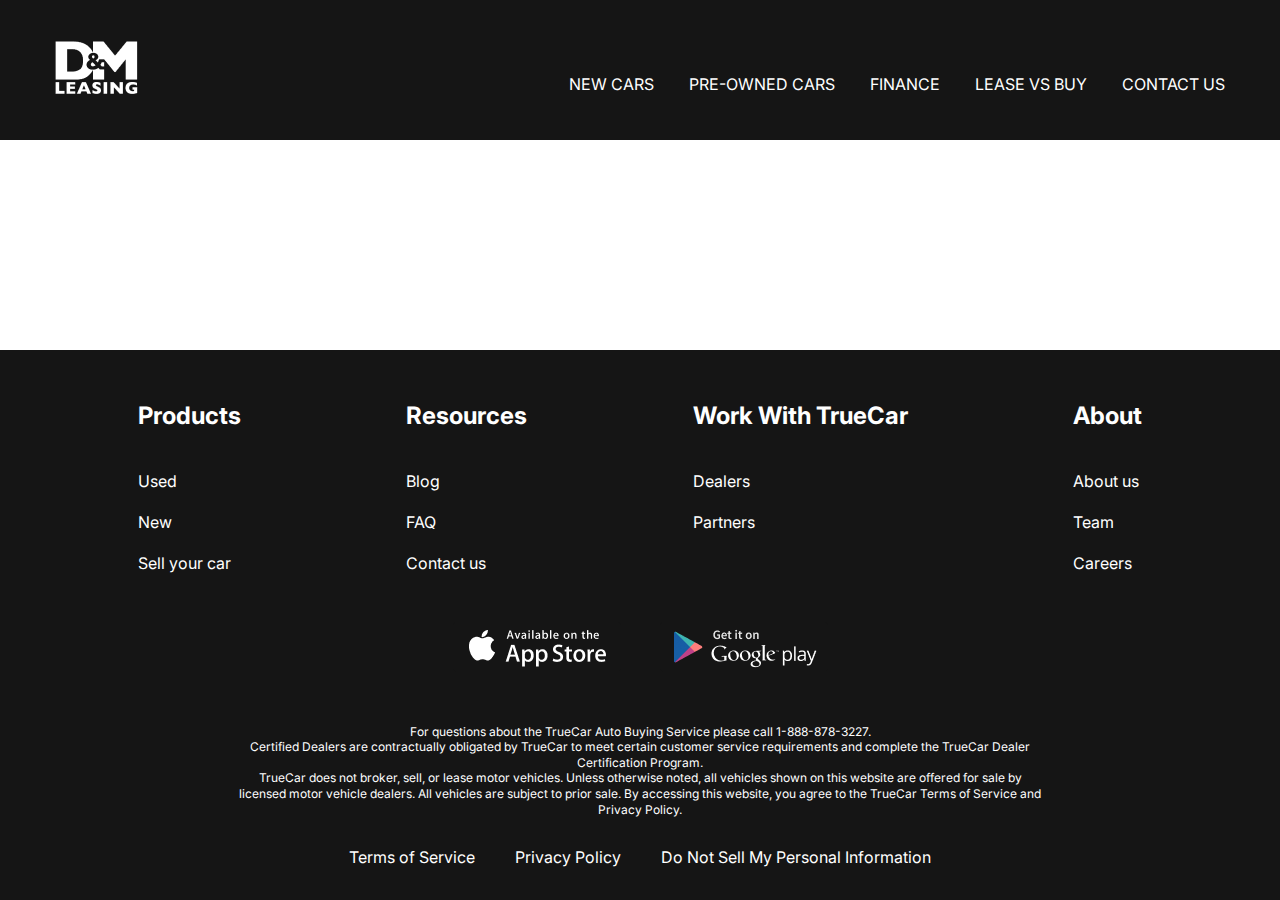
==== contacts.html @ cc5edca7 "Добавил проект" ====
<!DOCTYPE html>
<html lang="en">

<head>
	<meta charset="UTF-8" />
	<meta http-equiv="X-UA-Compatible" content="IE=edge" />
	<meta name="viewport" content="width=device-width, initial-scale=1.0" />
	<title>CARS</title>
	<link rel="stylesheet" href="./css/contacts.css" />
</head>

<body>
	<header class="header">
	<div class="container">
		<div class="header__inner">
			<a class="logo"><img src="./../img/icons/logo.png" alt="Logotipe"></a>
			<nav class="menu">
				<ul class="menu__list">
					<li class="menu__list-item"><a href="#" class="menu__list-link">NEW CARS</a></li>
					<li class="menu__list-item"><a href="#" class="menu__list-link">PRE-OWNED CARS</a></li>
					<li class="menu__list-item"><a href="#" class="menu__list-link">FINANCE</a></li>
					<li class="menu__list-item"><a href="#" class="menu__list-link">LEASE VS BUY</a></li>
					<li class="menu__list-item"><a href="./index.html" class="menu__list-link">CONTACT US</a></li>
				</ul>
			</nav>
		</div>
	</div>
</header>
	<footer class="footer">
	<div class="container">
		<nav class="footer__menu">
			<ul class="footer__menu-list">
				<li class="footer__menu-item">
					<p class="footer__menu-title">Products</p>
				</li>
				<li class="footer__menu-item">
					<a href="#" class="footer__menu-link">Used</a>
				</li>
				<li class="footer__menu-item">
					<a href="#" class="footer__menu-link">New</a>
				</li>
				<li class="footer__menu-item">
					<a href="#" class="footer__menu-link">Sell your car</a>
				</li>
			</ul>
			<ul class="footer__menu-list">
				<li class="footer__menu-item">
					<p class="footer__menu-title">Resources</p>
				</li>
				<li class="footer__menu-item">
					<a href="#" class="footer__menu-link">Blog</a>
				</li>
				<li class="footer__menu-item">
					<a href="#" class="footer__menu-link">FAQ</a>
				</li>
				<li class="footer__menu-item">
					<a href="#" class="footer__menu-link">Contact us</a>
				</li>
			</ul>
			<ul class="footer__menu-list">
				<li class="footer__menu-item">
					<p class="footer__menu-title">Work With TrueCar</p>
				</li>
				<li class="footer__menu-item">
					<a href="#" class="footer__menu-link">Dealers</a>
				</li>
				<li class="footer__menu-item">
					<a href="#" class="footer__menu-link">Partners</a>
				</li>
				<li class="footer__menu-item">
					<a href="#" class="footer__menu-link"></a>
				</li>
			</ul>
			<ul class="footer__menu-list">
				<li class="footer__menu-item">
					<p class="footer__menu-title">About</p>
				</li>
				<li class="footer__menu-item">
					<a href="#" class="footer__menu-link">About us</a>
				</li>
				<li class="footer__menu-item">
					<a href="#" class="footer__menu-link">Team</a>
				</li>
				<li class="footer__menu-item">
					<a href="#" class="footer__menu-link">Careers</a>
				</li>
			</ul>
		</nav>


		<ul class="app">
			<li class="app__item"><a href="#" class="app__item-link">
					<img src="./../img/social/app-store.png" alt=""></a>
			</li>
			<li class="app__item"><a href="#" class="app__item-link">
					<img src="./../img/social/google-play.png" alt=""></a>
			</li>
		</ul>


		<div class="footer__copy">
			<p class="footer__copy-text">
				For questions about the TrueCar Auto Buying Service please call 1-888-878-3227. <br>
				Certified Dealers are contractually obligated by TrueCar to meet certain customer service requirements and
				complete the TrueCar Dealer Certification Program.
			</p>
			<p class="footer__copy-text">
				TrueCar does not broker, sell, or lease motor vehicles. Unless otherwise noted, all vehicles shown on this
				website are offered for sale by licensed motor vehicle dealers. All vehicles are subject to prior sale. By
				accessing this website, you agree to the TrueCar Terms of Service and Privacy Policy.
			</p>
		</div>


		<nav class="copy__nav">
			<ul class="copy__nav-list">
				<li class="copy__nav-item"><a href="#" class="copy__nav-link">Terms of Service</a></li>
				<li class="copy__nav-item"><a href="#" class="copy__nav-link">Privacy Policy</a></li>
				<li class="copy__nav-item"><a href="#" class="copy__nav-link">Do Not Sell My Personal Information</a></li>
			</ul>
		</nav>
	</div>
</footer>
	<script src="./js/contacts.bundle.js"></script>
</body>

</html>
---- css/contacts.css ----
/* Base */
/* Reset and base styles  */
@import url(https://fonts.googleapis.com/css?family=Inter:regular,700);
* {
  padding: 0px;
  margin: 0px;
  border: none;
}

*,
*::before,
*::after {
  box-sizing: border-box;
}

/* Links */
a,
a:link,
a:visited {
  text-decoration: none;
  color: white;
}

a:hover {
  text-decoration: none;
}

/* Common */
aside,
nav,
footer,
header,
section,
main {
  display: block;
}

h1,
h2,
h3,
h4,
h5,
h6,
p {
  font-size: inherit;
  font-weight: inherit;
}

ul,
ul li {
  list-style: none;
}

img {
  vertical-align: top;
}

img,
svg {
  max-width: 100%;
  height: auto;
}

address {
  font-style: normal;
}

/* Form */
input,
textarea,
button,
select {
  font-family: inherit;
  font-size: inherit;
  color: inherit;
  background-color: transparent;
}

input::-ms-clear {
  display: none;
}

button,
input[type=submit] {
  display: inline-block;
  box-shadow: none;
  background-color: transparent;
  background: none;
  cursor: pointer;
}

input:focus,
input:active,
button:focus,
button:active {
  outline: none;
}

button::-moz-focus-inner {
  padding: 0;
  border: 0;
}

label {
  cursor: pointer;
}

legend {
  display: block;
}

html {
  scroll-behavior: smooth;
}

body {
  color: #FFFFFF;
  font-family: "Inter", sans-serif;
  font-size: 16px;
  line-height: 1.3;
}

.hide {
  display: none !important;
}

.show {
  display: block;
}

.visually-hidden {
  position: absolute;
  width: 1px;
  height: 1px;
  margin: -1px;
  border: 0;
  padding: 0;
  white-space: nowrap;
  clip-path: inset(100%);
  clip: rect(0 0 0 0);
  overflow: hidden;
}

.no-scroll {
  overflow-y: hidden;
}

.img__bg {
  background-repeat: no-repeat;
  background-size: cover;
  background-position: center center;
  height: 100vh;
}

.container {
  padding: 0 15px;
  max-width: 1200px;
  margin: 0 auto;
}

.container-right {
  /* overflow-x: hidden; */
  padding-left: calc(100% - 1200px)/215px;
}
@media (max-width: 1199px) {
  .container-right {
    padding-left: 15px;
  }
}

.container-left {
  /* overflow-x: hidden; */
  padding-right: calc(100% - 1200px)/215px;
}
@media (max-width: 1199px) {
  .container-left {
    padding-right: 15px;
  }
}

html,
body {
  min-height: 100vh;
  display: flex;
  flex-direction: column;
}

.footer {
  margin-top: auto;
}

/* Blocks */
.footer {
  padding: 50px 0 32px;
  background-color: #151515;
}
.footer__menu {
  display: flex;
  justify-content: space-around;
}
.footer__menu-list {
  max-width: 250px;
}
.footer__menu-item + .footer__menu-item {
  padding-top: 20px;
}
.footer__menu-title {
  font-size: 24px;
  font-weight: 700;
  padding-bottom: 20px;
}
.footer__menu-link {
  font-size: 16px;
}
.footer .app {
  display: flex;
  justify-content: center;
  gap: 39px;
  margin: 48px 0 52px;
}
.footer__copy {
  max-width: 806px;
  margin: 0 auto 30px;
  text-align: center;
}
.footer__copy-text {
  font-size: 12px;
}
.footer .copy__nav-list {
  display: flex;
  justify-content: center;
  gap: 40px;
}

.header {
  height: 100%;
  width: 100%;
  background-color: #151515;
}
.header__inner {
  display: flex;
  justify-content: space-between;
  align-items: flex-end;
  padding: 40px 0 45px 0;
}

.menu__list {
  display: flex;
  gap: 35px;
}
.menu__list-link {
  color: #FFFFFF;
}
/*# sourceMappingURL=[data-uri] */
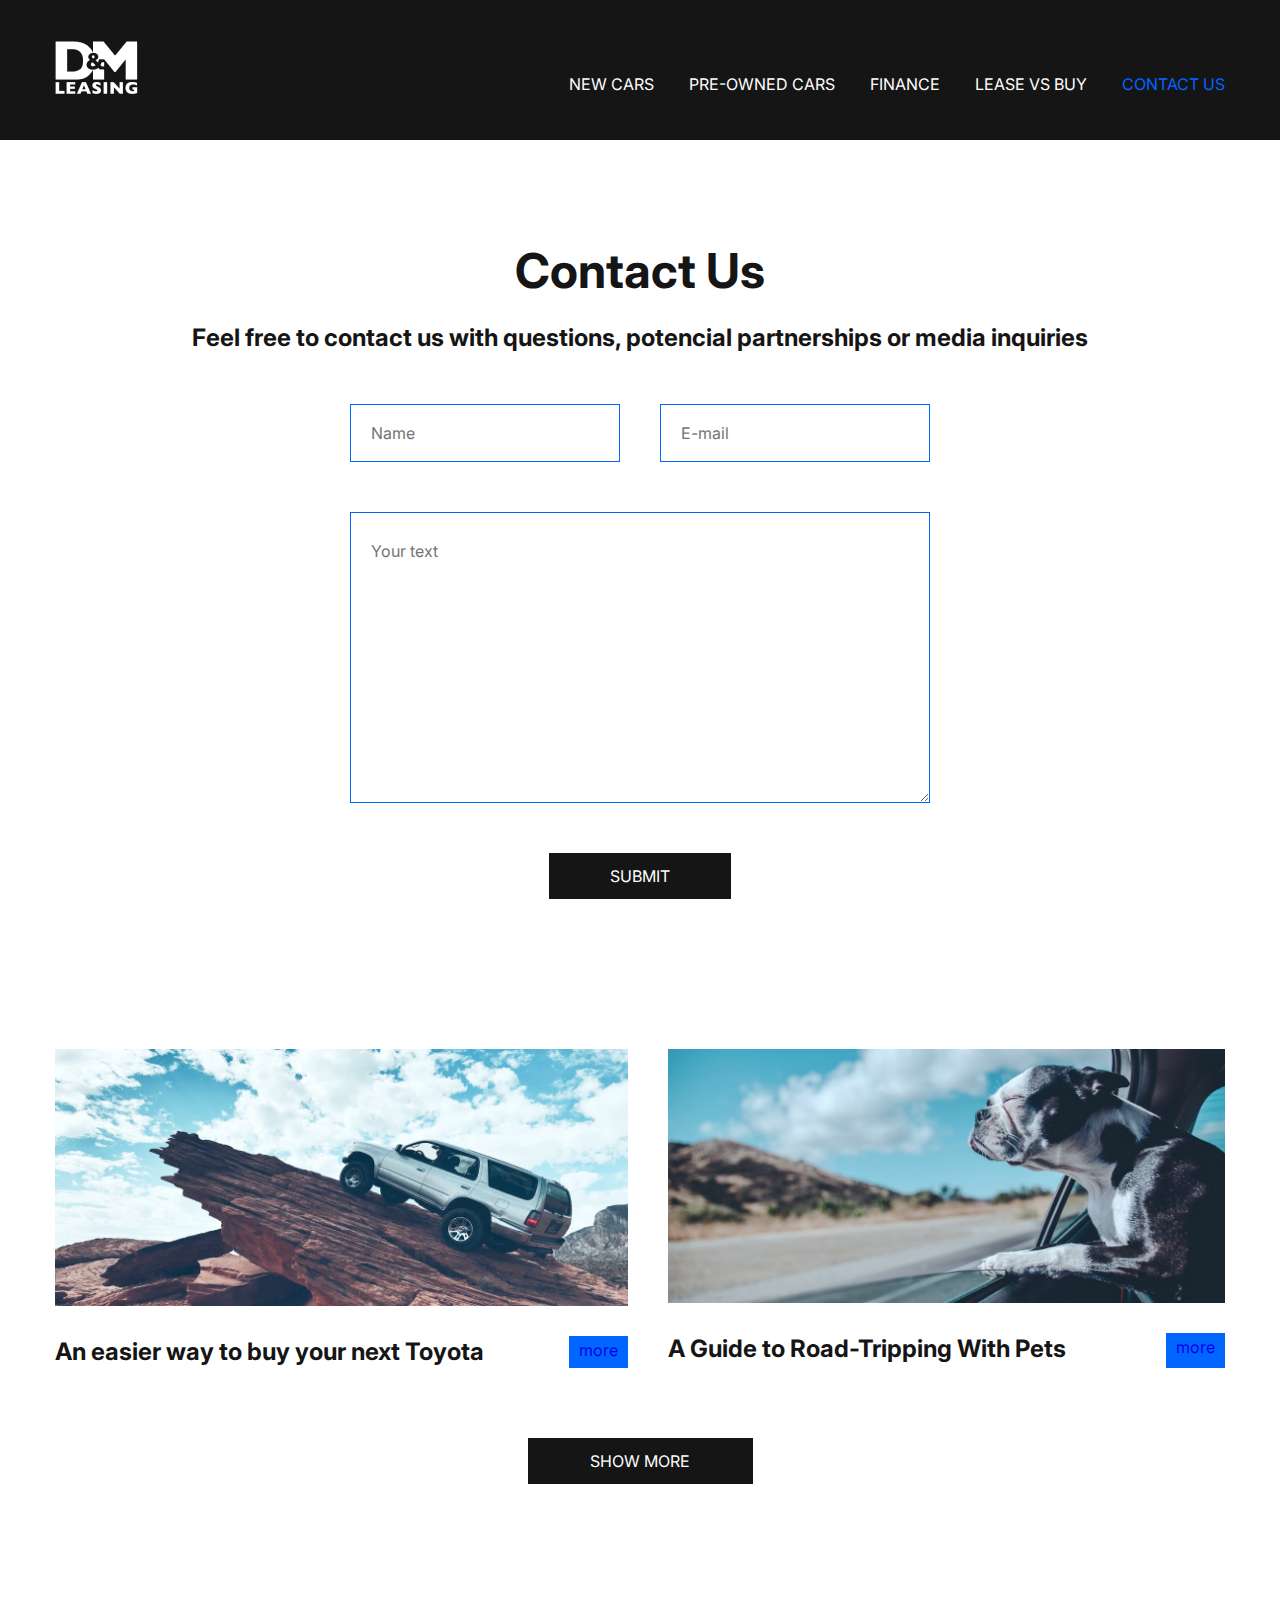
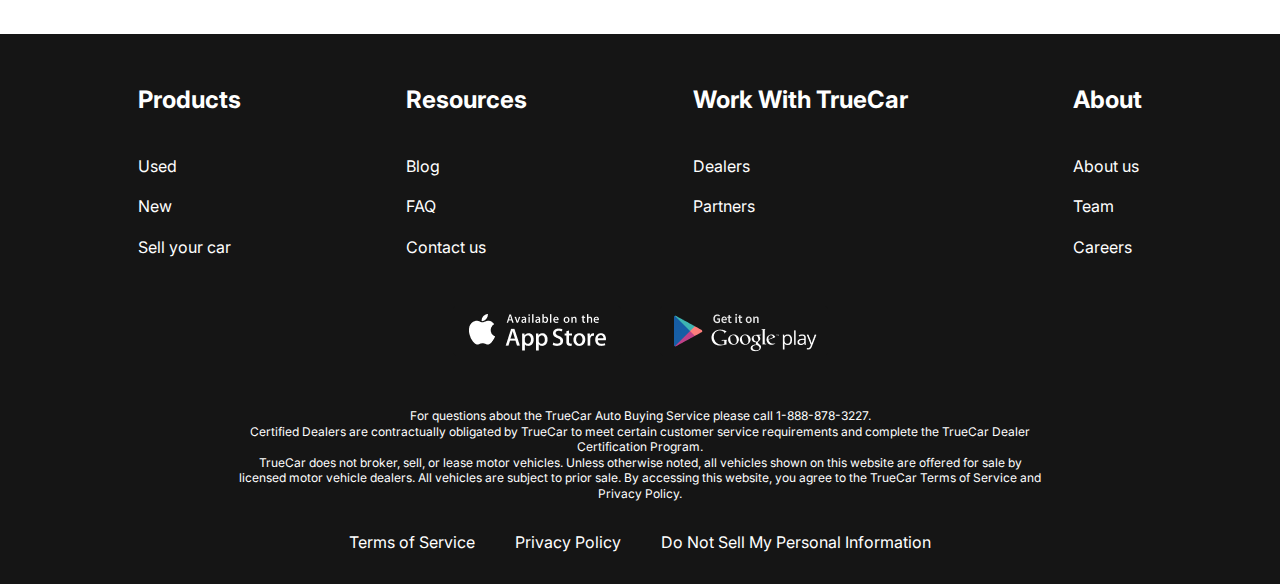
==== commit ae42b982: "Добавил новые страницы" ====
--- a/contacts.html
+++ b/contacts.html
@@ -6,26 +6,64 @@
 	<meta http-equiv="X-UA-Compatible" content="IE=edge" />
 	<meta name="viewport" content="width=device-width, initial-scale=1.0" />
 	<title>CARS</title>
+	<link rel="stylesheet" href="./css/common.css" />
 	<link rel="stylesheet" href="./css/contacts.css" />
+	
 </head>
 
 <body>
 	<header class="header">
 	<div class="container">
 		<div class="header__inner">
-			<a class="logo"><img src="./../img/icons/logo.png" alt="Logotipe"></a>
+			<a class="logo" href="./index.html"><img src="./img/icons/logo.png" alt="Logotipe"></a>
 			<nav class="menu">
 				<ul class="menu__list">
-					<li class="menu__list-item"><a href="#" class="menu__list-link">NEW CARS</a></li>
+					<li class="menu__list-item"><a href="./new-cars.html" class="menu__list-link">NEW CARS</a></li>
 					<li class="menu__list-item"><a href="#" class="menu__list-link">PRE-OWNED CARS</a></li>
 					<li class="menu__list-item"><a href="#" class="menu__list-link">FINANCE</a></li>
 					<li class="menu__list-item"><a href="#" class="menu__list-link">LEASE VS BUY</a></li>
-					<li class="menu__list-item"><a href="./index.html" class="menu__list-link">CONTACT US</a></li>
+					<li class="menu__list-item "><a href="#" class="menu__list-link menu__list-link--active">CONTACT US</a></li>
 				</ul>
 			</nav>
 		</div>
 	</div>
 </header>
+	<section class="contacts">
+	<div class="container">
+		<h2 class="contacts__title">
+			Contact Us
+		</h2>
+		<p class="contacts__text">
+			Feel free to contact us with questions, potencial partnerships or media inquiries
+		</p>
+
+		<form class="form" action="#">
+			<input type="text" class="form__input" placeholder="Name">
+			<input type="email" class="form__input" placeholder="E-mail">
+			<textarea class="form__textarea" placeholder="Your text"></textarea>
+			<button type="submit" class="form__button">SUBMIT</button>
+		</form>
+
+	</div>
+</section>
+
+<section class="blog">
+	<div class="container">
+		<div class="blog__items">
+			<div class="blog__item">
+				<img src="./img/icons/blog1.jpg" alt="car" class="blog__item-img">
+				<h3 class="blog__item-title">An easier way to buy your next Toyota</h3>
+				<a href="#" class="blog__item-link">more</a>
+			</div>
+			<div class="blog__item">
+				<img src="./img/icons/blog2.jpg" alt="car" class="blog__item-img">
+				<h3 class="blog__item-title">A Guide to Road-Tripping With Pets</h3>
+				<a href="#" class="blog__item-link">more</a>
+			</div>
+		</div>
+		<a class="showmore__link">SHOW MORE</a>
+	</div>
+</section>
 	<footer class="footer">
 	<div class="container">
 		<nav class="footer__menu">
@@ -90,10 +128,10 @@
 
 		<ul class="app">
 			<li class="app__item"><a href="#" class="app__item-link">
-					<img src="./../img/social/app-store.png" alt=""></a>
+					<img src="./img/social/app-store.png" alt=""></a>
 			</li>
 			<li class="app__item"><a href="#" class="app__item-link">
-					<img src="./../img/social/google-play.png" alt=""></a>
+					<img src="./img/social/google-play.png" alt=""></a>
 			</li>
 		</ul>
 
--- a/css/common.css
+++ b/css/common.css
@@ -0,0 +1,314 @@
+/* Base */
+/* Reset and base styles  */
+@import url(https://fonts.googleapis.com/css?family=Inter:regular,700);
+* {
+  padding: 0px;
+  margin: 0px;
+  border: none;
+}
+
+*,
+*::before,
+*::after {
+  box-sizing: border-box;
+}
+
+/* Links */
+a,
+a:link,
+a:visited {
+  text-decoration: none;
+}
+
+a:hover {
+  text-decoration: none;
+}
+
+/* Common */
+aside,
+nav,
+footer,
+header,
+section,
+main {
+  display: block;
+}
+
+h1,
+h2,
+h3,
+h4,
+h5,
+h6,
+p {
+  font-size: inherit;
+  font-weight: inherit;
+}
+
+ul,
+ul li {
+  list-style: none;
+}
+
+img {
+  vertical-align: top;
+}
+
+img,
+svg {
+  max-width: 100%;
+  height: auto;
+}
+
+address {
+  font-style: normal;
+}
+
+/* Form */
+input,
+textarea,
+button,
+select {
+  font-family: inherit;
+  font-size: inherit;
+  color: inherit;
+  background-color: transparent;
+}
+
+input::-ms-clear {
+  display: none;
+}
+
+button,
+input[type=submit] {
+  display: inline-block;
+  box-shadow: none;
+  background-color: transparent;
+  background: none;
+  cursor: pointer;
+}
+
+input:focus,
+input:active,
+button:focus,
+button:active {
+  outline: none;
+}
+
+button::-moz-focus-inner {
+  padding: 0;
+  border: 0;
+}
+
+label {
+  cursor: pointer;
+}
+
+legend {
+  display: block;
+}
+
+html {
+  scroll-behavior: smooth;
+}
+
+body {
+  color: #151515;
+  font-family: "Inter", sans-serif;
+  font-size: 16px;
+  line-height: 1.3;
+}
+
+.hide {
+  display: none !important;
+}
+
+.show {
+  display: block;
+}
+
+.visually-hidden {
+  position: absolute;
+  width: 1px;
+  height: 1px;
+  margin: -1px;
+  border: 0;
+  padding: 0;
+  white-space: nowrap;
+  clip-path: inset(100%);
+  clip: rect(0 0 0 0);
+  overflow: hidden;
+}
+
+.no-scroll {
+  overflow-y: hidden;
+}
+
+.img__bg {
+  background-repeat: no-repeat;
+  background-size: cover;
+  background-position: center center;
+  height: 100vh;
+}
+
+.container {
+  padding: 0 15px;
+  max-width: 1200px;
+  margin: 0 auto;
+}
+
+.container-right {
+  /* overflow-x: hidden; */
+  padding-left: calc(100% - 1200px)/215px;
+}
+@media (max-width: 1199px) {
+  .container-right {
+    padding-left: 15px;
+  }
+}
+
+.container-left {
+  /* overflow-x: hidden; */
+  padding-right: calc(100% - 1200px)/215px;
+}
+@media (max-width: 1199px) {
+  .container-left {
+    padding-right: 15px;
+  }
+}
+
+html,
+body {
+  min-height: 100vh;
+  display: flex;
+  flex-direction: column;
+}
+
+.footer {
+  margin-top: auto;
+}
+
+/* Blocks */
+.header {
+  background-color: #151515;
+}
+.header__inner {
+  display: flex;
+  justify-content: space-between;
+  align-items: flex-end;
+  padding: 40px 0 45px 0;
+}
+.header-main {
+  background-color: transparent;
+  position: absolute;
+  z-index: 10;
+  left: 0;
+  right: 0;
+}
+.header .menu__list {
+  display: flex;
+  gap: 35px;
+}
+.header .menu__list-link {
+  color: #FFFFFF;
+  color: #FFFFFF;
+}
+.header .menu__list-link--active {
+  color: #0066ff;
+}
+
+.section-title {
+  text-align: center;
+  color: #151515;
+  font-size: 48px;
+  margin-bottom: 50px;
+  font-weight: 700;
+}
+
+.showmore__link {
+  text-transform: uppercase;
+  background-color: #151515;
+  display: block;
+  padding: 13px 61px;
+  width: 225px;
+  margin: 0 auto;
+  text-align: center;
+  color: #FFFFFF;
+}
+
+.blog {
+  padding-bottom: 150px;
+}
+.blog__items {
+  display: flex;
+  gap: 40px;
+  margin-bottom: 70px;
+}
+.blog__item {
+  display: flex;
+  justify-content: space-between;
+  flex-wrap: wrap;
+}
+.blog__item-img {
+  margin-bottom: 30px;
+  display: inline-block;
+}
+.blog__item-title {
+  font-size: 24px;
+  font-weight: 700;
+  color: #151515;
+  flex-basis: 446px;
+}
+.blog__item-link {
+  background-color: #0066ff;
+  padding: 4px 10px;
+}
+
+.footer {
+  padding: 50px 0 32px;
+  background-color: #151515;
+}
+.footer__menu {
+  display: flex;
+  justify-content: space-around;
+}
+.footer__menu-list {
+  max-width: 250px;
+}
+.footer__menu-item + .footer__menu-item {
+  padding-top: 20px;
+}
+.footer__menu-title {
+  font-size: 24px;
+  font-weight: 700;
+  padding-bottom: 20px;
+  color: #FFFFFF;
+}
+.footer__menu-link {
+  font-size: 16px;
+  color: #FFFFFF;
+}
+.footer .app {
+  display: flex;
+  justify-content: center;
+  gap: 39px;
+  margin: 48px 0 52px;
+}
+.footer__copy {
+  max-width: 806px;
+  margin: 0 auto 30px;
+  text-align: center;
+}
+.footer__copy-text {
+  font-size: 12px;
+  color: #FFFFFF;
+}
+.footer .copy__nav-list {
+  display: flex;
+  justify-content: center;
+  gap: 40px;
+}
+.footer .copy__nav-link {
+  color: #FFFFFF;
+}
+/*# sourceMappingURL=[data-uri] */
--- a/css/contacts.css
+++ b/css/contacts.css
@@ -1,254 +1,56 @@
-/* Base */
-/* Reset and base styles  */
-@import url(https://fonts.googleapis.com/css?family=Inter:regular,700);
-* {
-  padding: 0px;
-  margin: 0px;
-  border: none;
+/* Blocks */
+.contacts {
+  color: #151515;
+  padding: 100px 0 150px;
+}
+.contacts__title {
+  text-align: center;
+  font-size: 48px;
+  font-weight: 700;
+}
+.contacts__text {
+  text-align: center;
+  font-size: 24px;
+  font-weight: 700;
+  margin: 20px 0 50px;
+  padding: 0 50px;
 }
 
-*,
-*::before,
-*::after {
-  box-sizing: border-box;
+.form {
+  max-width: 580px;
+  margin: 0 auto;
+  display: flex;
+  justify-content: space-between;
+  flex-wrap: wrap;
 }
-
-/* Links */
-a,
-a:link,
-a:visited {
-  text-decoration: none;
-  color: white;
-}
-
-a:hover {
-  text-decoration: none;
-}
-
-/* Common */
-aside,
-nav,
-footer,
-header,
-section,
-main {
-  display: block;
-}
-
-h1,
-h2,
-h3,
-h4,
-h5,
-h6,
-p {
-  font-size: inherit;
-  font-weight: inherit;
-}
-
-ul,
-ul li {
-  list-style: none;
-}
-
-img {
-  vertical-align: top;
-}
-
-img,
-svg {
-  max-width: 100%;
-  height: auto;
-}
-
-address {
-  font-style: normal;
-}
-
-/* Form */
-input,
-textarea,
-button,
-select {
-  font-family: inherit;
-  font-size: inherit;
-  color: inherit;
-  background-color: transparent;
-}
-
-input::-ms-clear {
-  display: none;
-}
-
-button,
-input[type=submit] {
-  display: inline-block;
-  box-shadow: none;
-  background-color: transparent;
-  background: none;
-  cursor: pointer;
-}
-
-input:focus,
-input:active,
-button:focus,
-button:active {
-  outline: none;
-}
-
-button::-moz-focus-inner {
-  padding: 0;
-  border: 0;
-}
-
-label {
-  cursor: pointer;
-}
-
-legend {
-  display: block;
-}
-
-html {
-  scroll-behavior: smooth;
-}
-
-body {
-  color: #FFFFFF;
+.form__input {
+  width: 270px;
+  border: 1px solid #0066ff;
+  padding: 18px 20px;
   font-family: "Inter", sans-serif;
   font-size: 16px;
+  font-weight: 400;
   line-height: 1.3;
+  color: #151515;
 }
-
-.hide {
-  display: none !important;
+.form__textarea {
+  width: 100%;
+  margin: 50px 0;
+  font-family: "Inter", sans-serif;
+  font-size: 16px;
+  font-weight: 400;
+  line-height: 1.3;
+  color: #151515;
+  border: 1px solid #0066ff;
+  height: 291px;
+  padding-top: 28px;
+  padding-left: 20px;
 }
-
-.show {
-  display: block;
-}
-
-.visually-hidden {
-  position: absolute;
-  width: 1px;
-  height: 1px;
-  margin: -1px;
-  border: 0;
-  padding: 0;
-  white-space: nowrap;
-  clip-path: inset(100%);
-  clip: rect(0 0 0 0);
-  overflow: hidden;
-}
-
-.no-scroll {
-  overflow-y: hidden;
-}
-
-.img__bg {
-  background-repeat: no-repeat;
-  background-size: cover;
-  background-position: center center;
-  height: 100vh;
-}
-
-.container {
-  padding: 0 15px;
-  max-width: 1200px;
+.form__button {
+  text-transform: uppercase;
+  color: #FFFFFF;
+  background-color: #151515;
+  padding: 13px 61px;
   margin: 0 auto;
 }
-
-.container-right {
-  /* overflow-x: hidden; */
-  padding-left: calc(100% - 1200px)/215px;
-}
-@media (max-width: 1199px) {
-  .container-right {
-    padding-left: 15px;
-  }
-}
-
-.container-left {
-  /* overflow-x: hidden; */
-  padding-right: calc(100% - 1200px)/215px;
-}
-@media (max-width: 1199px) {
-  .container-left {
-    padding-right: 15px;
-  }
-}
-
-html,
-body {
-  min-height: 100vh;
-  display: flex;
-  flex-direction: column;
-}
-
-.footer {
-  margin-top: auto;
-}
-
-/* Blocks */
-.footer {
-  padding: 50px 0 32px;
-  background-color: #151515;
-}
-.footer__menu {
-  display: flex;
-  justify-content: space-around;
-}
-.footer__menu-list {
-  max-width: 250px;
-}
-.footer__menu-item + .footer__menu-item {
-  padding-top: 20px;
-}
-.footer__menu-title {
-  font-size: 24px;
-  font-weight: 700;
-  padding-bottom: 20px;
-}
-.footer__menu-link {
-  font-size: 16px;
-}
-.footer .app {
-  display: flex;
-  justify-content: center;
-  gap: 39px;
-  margin: 48px 0 52px;
-}
-.footer__copy {
-  max-width: 806px;
-  margin: 0 auto 30px;
-  text-align: center;
-}
-.footer__copy-text {
-  font-size: 12px;
-}
-.footer .copy__nav-list {
-  display: flex;
-  justify-content: center;
-  gap: 40px;
-}
-
-.header {
-  height: 100%;
-  width: 100%;
-  background-color: #151515;
-}
-.header__inner {
-  display: flex;
-  justify-content: space-between;
-  align-items: flex-end;
-  padding: 40px 0 45px 0;
-}
-
-.menu__list {
-  display: flex;
-  gap: 35px;
-}
-.menu__list-link {
-  color: #FFFFFF;
-}
-/*# sourceMappingURL=[data-uri] */
+/*# sourceMappingURL=[data-uri] */
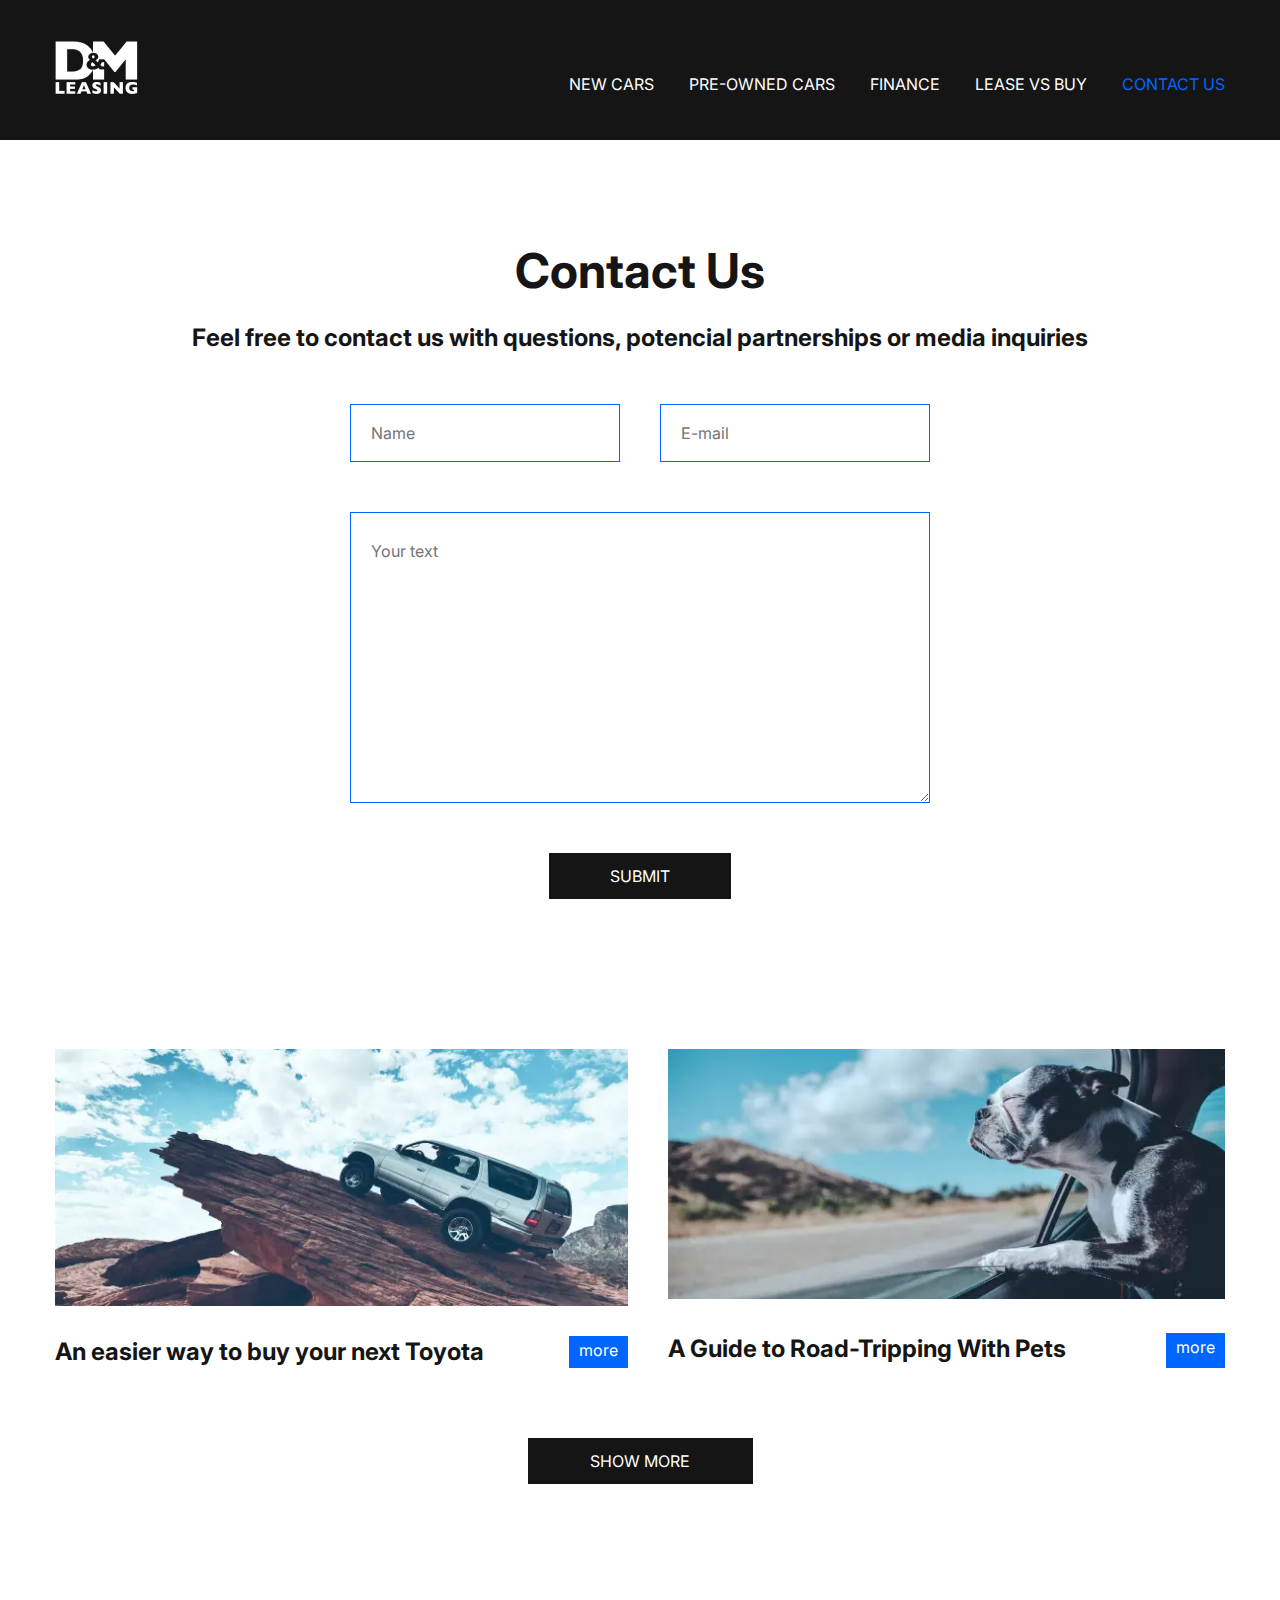
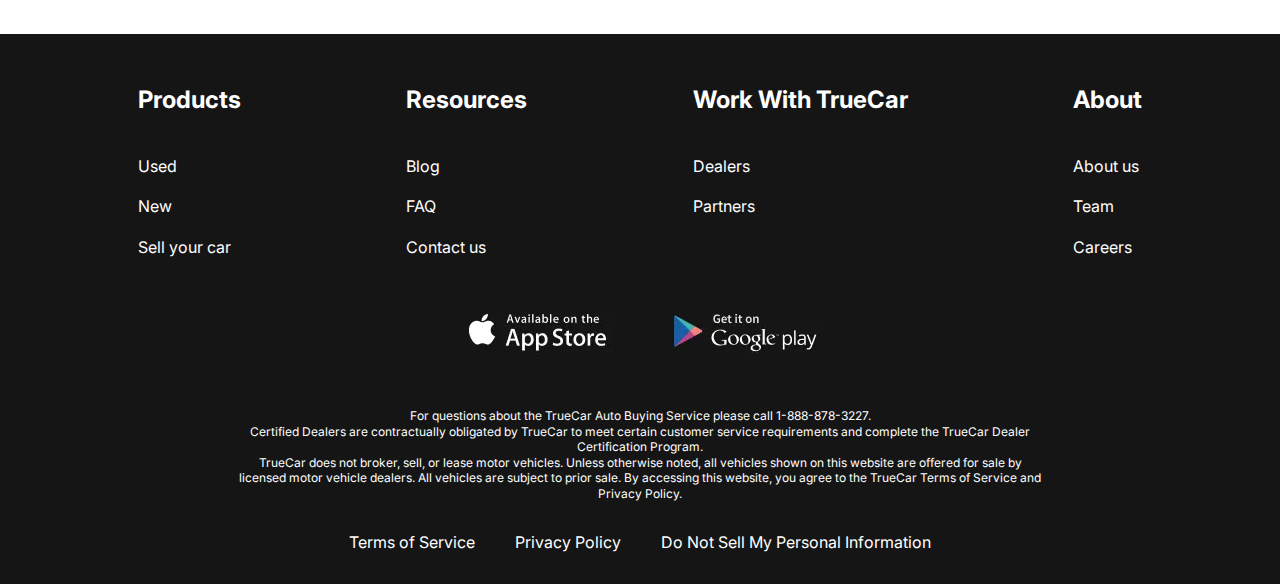
==== commit 7a715033: "Debug problem" ====
--- a/contacts.html
+++ b/contacts.html
@@ -1,165 +1 @@
-<!DOCTYPE html>
-<html lang="en">
-
-<head>
-	<meta charset="UTF-8" />
-	<meta http-equiv="X-UA-Compatible" content="IE=edge" />
-	<meta name="viewport" content="width=device-width, initial-scale=1.0" />
-	<title>CARS</title>
-	<link rel="stylesheet" href="./css/common.css" />
-	<link rel="stylesheet" href="./css/contacts.css" />
-	
-</head>
-
-<body>
-	<header class="header">
-	<div class="container">
-		<div class="header__inner">
-			<a class="logo" href="./index.html"><img src="./img/icons/logo.png" alt="Logotipe"></a>
-			<nav class="menu">
-				<ul class="menu__list">
-					<li class="menu__list-item"><a href="./new-cars.html" class="menu__list-link">NEW CARS</a></li>
-					<li class="menu__list-item"><a href="#" class="menu__list-link">PRE-OWNED CARS</a></li>
-					<li class="menu__list-item"><a href="#" class="menu__list-link">FINANCE</a></li>
-					<li class="menu__list-item"><a href="#" class="menu__list-link">LEASE VS BUY</a></li>
-					<li class="menu__list-item "><a href="#" class="menu__list-link menu__list-link--active">CONTACT US</a></li>
-				</ul>
-			</nav>
-		</div>
-	</div>
-</header>
-	<section class="contacts">
-	<div class="container">
-		<h2 class="contacts__title">
-			Contact Us
-		</h2>
-		<p class="contacts__text">
-			Feel free to contact us with questions, potencial partnerships or media inquiries
-		</p>
-
-		<form class="form" action="#">
-			<input type="text" class="form__input" placeholder="Name">
-			<input type="email" class="form__input" placeholder="E-mail">
-			<textarea class="form__textarea" placeholder="Your text"></textarea>
-			<button type="submit" class="form__button">SUBMIT</button>
-		</form>
-
-	</div>
-</section>
-
-<section class="blog">
-	<div class="container">
-		<div class="blog__items">
-			<div class="blog__item">
-				<img src="./img/icons/blog1.jpg" alt="car" class="blog__item-img">
-				<h3 class="blog__item-title">An easier way to buy your next Toyota</h3>
-				<a href="#" class="blog__item-link">more</a>
-			</div>
-			<div class="blog__item">
-				<img src="./img/icons/blog2.jpg" alt="car" class="blog__item-img">
-				<h3 class="blog__item-title">A Guide to Road-Tripping With Pets</h3>
-				<a href="#" class="blog__item-link">more</a>
-			</div>
-		</div>
-		<a class="showmore__link">SHOW MORE</a>
-	</div>
-</section>
-	<footer class="footer">
-	<div class="container">
-		<nav class="footer__menu">
-			<ul class="footer__menu-list">
-				<li class="footer__menu-item">
-					<p class="footer__menu-title">Products</p>
-				</li>
-				<li class="footer__menu-item">
-					<a href="#" class="footer__menu-link">Used</a>
-				</li>
-				<li class="footer__menu-item">
-					<a href="#" class="footer__menu-link">New</a>
-				</li>
-				<li class="footer__menu-item">
-					<a href="#" class="footer__menu-link">Sell your car</a>
-				</li>
-			</ul>
-			<ul class="footer__menu-list">
-				<li class="footer__menu-item">
-					<p class="footer__menu-title">Resources</p>
-				</li>
-				<li class="footer__menu-item">
-					<a href="#" class="footer__menu-link">Blog</a>
-				</li>
-				<li class="footer__menu-item">
-					<a href="#" class="footer__menu-link">FAQ</a>
-				</li>
-				<li class="footer__menu-item">
-					<a href="#" class="footer__menu-link">Contact us</a>
-				</li>
-			</ul>
-			<ul class="footer__menu-list">
-				<li class="footer__menu-item">
-					<p class="footer__menu-title">Work With TrueCar</p>
-				</li>
-				<li class="footer__menu-item">
-					<a href="#" class="footer__menu-link">Dealers</a>
-				</li>
-				<li class="footer__menu-item">
-					<a href="#" class="footer__menu-link">Partners</a>
-				</li>
-				<li class="footer__menu-item">
-					<a href="#" class="footer__menu-link"></a>
-				</li>
-			</ul>
-			<ul class="footer__menu-list">
-				<li class="footer__menu-item">
-					<p class="footer__menu-title">About</p>
-				</li>
-				<li class="footer__menu-item">
-					<a href="#" class="footer__menu-link">About us</a>
-				</li>
-				<li class="footer__menu-item">
-					<a href="#" class="footer__menu-link">Team</a>
-				</li>
-				<li class="footer__menu-item">
-					<a href="#" class="footer__menu-link">Careers</a>
-				</li>
-			</ul>
-		</nav>
-
-
-		<ul class="app">
-			<li class="app__item"><a href="#" class="app__item-link">
-					<img src="./img/social/app-store.png" alt=""></a>
-			</li>
-			<li class="app__item"><a href="#" class="app__item-link">
-					<img src="./img/social/google-play.png" alt=""></a>
-			</li>
-		</ul>
-
-
-		<div class="footer__copy">
-			<p class="footer__copy-text">
-				For questions about the TrueCar Auto Buying Service please call 1-888-878-3227. <br>
-				Certified Dealers are contractually obligated by TrueCar to meet certain customer service requirements and
-				complete the TrueCar Dealer Certification Program.
-			</p>
-			<p class="footer__copy-text">
-				TrueCar does not broker, sell, or lease motor vehicles. Unless otherwise noted, all vehicles shown on this
-				website are offered for sale by licensed motor vehicle dealers. All vehicles are subject to prior sale. By
-				accessing this website, you agree to the TrueCar Terms of Service and Privacy Policy.
-			</p>
-		</div>
-
-
-		<nav class="copy__nav">
-			<ul class="copy__nav-list">
-				<li class="copy__nav-item"><a href="#" class="copy__nav-link">Terms of Service</a></li>
-				<li class="copy__nav-item"><a href="#" class="copy__nav-link">Privacy Policy</a></li>
-				<li class="copy__nav-item"><a href="#" class="copy__nav-link">Do Not Sell My Personal Information</a></li>
-			</ul>
-		</nav>
-	</div>
-</footer>
-	<script src="./js/contacts.bundle.js"></script>
-</body>
-
-</html>+<!DOCTYPE html><html lang="en"><head><meta charset="UTF-8"/><meta http-equiv="X-UA-Compatible" content="IE=edge"/><meta name="viewport" content="width=device-width, initial-scale=1.0"/><title>CARS</title><link rel="stylesheet" href="./css/common.css"/><link rel="stylesheet" href="./css/contacts.css"/></head><body><header class="header"><div class="container"><div class="header__inner"><a class="logo" href="./index.html"><picture><source srcset="./img/icons/logo.webp" type="image/webp"><img src="./img/icons/logo.png" alt="Logotipe"></picture></a><nav class="menu"><ul class="menu__list"><li class="menu__list-item"><a href="./new-cars.html" class="menu__list-link">NEW CARS</a></li><li class="menu__list-item"><a href="#" class="menu__list-link">PRE-OWNED CARS</a></li><li class="menu__list-item"><a href="#" class="menu__list-link">FINANCE</a></li><li class="menu__list-item"><a href="#" class="menu__list-link">LEASE VS BUY</a></li><li class="menu__list-item "><a href="#" class="menu__list-link menu__list-link-active">CONTACT US</a></li></ul></nav></div></div></header><section class="contacts"><div class="container"><h2 class="contacts__title"> Contact Us</h2><p class="contacts__text"> Feel free to contact us with questions, potencial partnerships or media inquiries</p><form class="form" action="#"> <input type="text" class="form__input" placeholder="Name"> <input type="email" class="form__input" placeholder="E-mail"><textarea class="form__textarea" placeholder="Your text"></textarea> <button type="submit" class="form__button">SUBMIT</button></form></div></section><section class="blog"><div class="container"><div class="blog__items"><div class="blog__item"><picture><source srcset="./img/icons/blog1.webp" type="image/webp"><img src="./img/icons/blog1.jpg" alt="car" class="blog__item-img"></picture><h3 class="blog__item-title">An easier way to buy your next Toyota</h3> <a href="#" class="blog__item-link">more</a></div><div class="blog__item"><picture><source srcset="./img/icons/blog2.webp" type="image/webp"><img src="./img/icons/blog2.jpg" alt="car" class="blog__item-img"></picture><h3 class="blog__item-title">A Guide to Road-Tripping With Pets</h3> <a href="#" class="blog__item-link">more</a></div></div> <a class="showmore__link" href="#">SHOW MORE</a></div></section><footer class="footer"><div class="container"><nav class="footer__menu"><ul class="footer__menu-list"><li class="footer__menu-item"><p class="footer__menu-title">Products</p></li><li class="footer__menu-item"> <a href="#" class="footer__menu-link">Used</a></li><li class="footer__menu-item"> <a href="#" class="footer__menu-link">New</a></li><li class="footer__menu-item"> <a href="#" class="footer__menu-link">Sell your car</a></li></ul><ul class="footer__menu-list"><li class="footer__menu-item"><p class="footer__menu-title">Resources</p></li><li class="footer__menu-item"> <a href="#" class="footer__menu-link">Blog</a></li><li class="footer__menu-item"> <a href="#" class="footer__menu-link">FAQ</a></li><li class="footer__menu-item"> <a href="#" class="footer__menu-link">Contact us</a></li></ul><ul class="footer__menu-list"><li class="footer__menu-item"><p class="footer__menu-title">Work With TrueCar</p></li><li class="footer__menu-item"> <a href="#" class="footer__menu-link">Dealers</a></li><li class="footer__menu-item"> <a href="#" class="footer__menu-link">Partners</a></li><li class="footer__menu-item"><a href="#" class="footer__menu-link"></a></li></ul><ul class="footer__menu-list"><li class="footer__menu-item"><p class="footer__menu-title">About</p></li><li class="footer__menu-item"> <a href="#" class="footer__menu-link">About us</a></li><li class="footer__menu-item"> <a href="#" class="footer__menu-link">Team</a></li><li class="footer__menu-item"> <a href="#" class="footer__menu-link">Careers</a></li></ul></nav><ul class="app"><li class="app__item"><a href="#" class="app__item-link"><picture><source srcset="./img/social/app-store.webp" type="image/webp"><img src="./img/social/app-store.png" alt=""></picture></a></li><li class="app__item"><a href="#" class="app__item-link"><picture><source srcset="./img/social/google-play.webp" type="image/webp"><img src="./img/social/google-play.png" alt=""></picture></a></li></ul><div class="footer__copy"><p class="footer__copy-text"> For questions about the TrueCar Auto Buying Service please call 1-888-878-3227.<br> Certified Dealers are contractually obligated by TrueCar to meet certain customer service requirements and complete the TrueCar Dealer Certification Program.</p><p class="footer__copy-text"> TrueCar does not broker, sell, or lease motor vehicles. Unless otherwise noted, all vehicles shown on this website are offered for sale by licensed motor vehicle dealers. All vehicles are subject to prior sale. By accessing this website, you agree to the TrueCar Terms of Service and Privacy Policy.</p></div><nav class="copy__nav"><ul class="copy__nav-list"><li class="copy__nav-item"><a href="#" class="copy__nav-link">Terms of Service</a></li><li class="copy__nav-item"><a href="#" class="copy__nav-link">Privacy Policy</a></li><li class="copy__nav-item"><a href="#" class="copy__nav-link">Do Not Sell My Personal Information</a></li></ul></nav></div></footer><script src="./js/contacts.bundle.js"></script></body></html>--- a/css/common.css
+++ b/css/common.css
@@ -1,314 +1,2 @@
-/* Base */
-/* Reset and base styles  */
-@import url(https://fonts.googleapis.com/css?family=Inter:regular,700);
-* {
-  padding: 0px;
-  margin: 0px;
-  border: none;
-}
-
-*,
-*::before,
-*::after {
-  box-sizing: border-box;
-}
-
-/* Links */
-a,
-a:link,
-a:visited {
-  text-decoration: none;
-}
-
-a:hover {
-  text-decoration: none;
-}
-
-/* Common */
-aside,
-nav,
-footer,
-header,
-section,
-main {
-  display: block;
-}
-
-h1,
-h2,
-h3,
-h4,
-h5,
-h6,
-p {
-  font-size: inherit;
-  font-weight: inherit;
-}
-
-ul,
-ul li {
-  list-style: none;
-}
-
-img {
-  vertical-align: top;
-}
-
-img,
-svg {
-  max-width: 100%;
-  height: auto;
-}
-
-address {
-  font-style: normal;
-}
-
-/* Form */
-input,
-textarea,
-button,
-select {
-  font-family: inherit;
-  font-size: inherit;
-  color: inherit;
-  background-color: transparent;
-}
-
-input::-ms-clear {
-  display: none;
-}
-
-button,
-input[type=submit] {
-  display: inline-block;
-  box-shadow: none;
-  background-color: transparent;
-  background: none;
-  cursor: pointer;
-}
-
-input:focus,
-input:active,
-button:focus,
-button:active {
-  outline: none;
-}
-
-button::-moz-focus-inner {
-  padding: 0;
-  border: 0;
-}
-
-label {
-  cursor: pointer;
-}
-
-legend {
-  display: block;
-}
-
-html {
-  scroll-behavior: smooth;
-}
-
-body {
-  color: #151515;
-  font-family: "Inter", sans-serif;
-  font-size: 16px;
-  line-height: 1.3;
-}
-
-.hide {
-  display: none !important;
-}
-
-.show {
-  display: block;
-}
-
-.visually-hidden {
-  position: absolute;
-  width: 1px;
-  height: 1px;
-  margin: -1px;
-  border: 0;
-  padding: 0;
-  white-space: nowrap;
-  clip-path: inset(100%);
-  clip: rect(0 0 0 0);
-  overflow: hidden;
-}
-
-.no-scroll {
-  overflow-y: hidden;
-}
-
-.img__bg {
-  background-repeat: no-repeat;
-  background-size: cover;
-  background-position: center center;
-  height: 100vh;
-}
-
-.container {
-  padding: 0 15px;
-  max-width: 1200px;
-  margin: 0 auto;
-}
-
-.container-right {
-  /* overflow-x: hidden; */
-  padding-left: calc(100% - 1200px)/215px;
-}
-@media (max-width: 1199px) {
-  .container-right {
-    padding-left: 15px;
-  }
-}
-
-.container-left {
-  /* overflow-x: hidden; */
-  padding-right: calc(100% - 1200px)/215px;
-}
-@media (max-width: 1199px) {
-  .container-left {
-    padding-right: 15px;
-  }
-}
-
-html,
-body {
-  min-height: 100vh;
-  display: flex;
-  flex-direction: column;
-}
-
-.footer {
-  margin-top: auto;
-}
-
-/* Blocks */
-.header {
-  background-color: #151515;
-}
-.header__inner {
-  display: flex;
-  justify-content: space-between;
-  align-items: flex-end;
-  padding: 40px 0 45px 0;
-}
-.header-main {
-  background-color: transparent;
-  position: absolute;
-  z-index: 10;
-  left: 0;
-  right: 0;
-}
-.header .menu__list {
-  display: flex;
-  gap: 35px;
-}
-.header .menu__list-link {
-  color: #FFFFFF;
-  color: #FFFFFF;
-}
-.header .menu__list-link--active {
-  color: #0066ff;
-}
-
-.section-title {
-  text-align: center;
-  color: #151515;
-  font-size: 48px;
-  margin-bottom: 50px;
-  font-weight: 700;
-}
-
-.showmore__link {
-  text-transform: uppercase;
-  background-color: #151515;
-  display: block;
-  padding: 13px 61px;
-  width: 225px;
-  margin: 0 auto;
-  text-align: center;
-  color: #FFFFFF;
-}
-
-.blog {
-  padding-bottom: 150px;
-}
-.blog__items {
-  display: flex;
-  gap: 40px;
-  margin-bottom: 70px;
-}
-.blog__item {
-  display: flex;
-  justify-content: space-between;
-  flex-wrap: wrap;
-}
-.blog__item-img {
-  margin-bottom: 30px;
-  display: inline-block;
-}
-.blog__item-title {
-  font-size: 24px;
-  font-weight: 700;
-  color: #151515;
-  flex-basis: 446px;
-}
-.blog__item-link {
-  background-color: #0066ff;
-  padding: 4px 10px;
-}
-
-.footer {
-  padding: 50px 0 32px;
-  background-color: #151515;
-}
-.footer__menu {
-  display: flex;
-  justify-content: space-around;
-}
-.footer__menu-list {
-  max-width: 250px;
-}
-.footer__menu-item + .footer__menu-item {
-  padding-top: 20px;
-}
-.footer__menu-title {
-  font-size: 24px;
-  font-weight: 700;
-  padding-bottom: 20px;
-  color: #FFFFFF;
-}
-.footer__menu-link {
-  font-size: 16px;
-  color: #FFFFFF;
-}
-.footer .app {
-  display: flex;
-  justify-content: center;
-  gap: 39px;
-  margin: 48px 0 52px;
-}
-.footer__copy {
-  max-width: 806px;
-  margin: 0 auto 30px;
-  text-align: center;
-}
-.footer__copy-text {
-  font-size: 12px;
-  color: #FFFFFF;
-}
-.footer .copy__nav-list {
-  display: flex;
-  justify-content: center;
-  gap: 40px;
-}
-.footer .copy__nav-link {
-  color: #FFFFFF;
-}
-/*# sourceMappingURL=[data-uri] */
+@import url(https://fonts.googleapis.com/css?family=Inter:regular,700);*{padding:0;margin:0;border:0}*,::after,::before{box-sizing:border-box}a,a:hover,a:link,a:visited{text-decoration:none}aside,footer,header,legend,main,nav,section{display:block}h1,h2,h3,h4,h5,h6,p{font-size:inherit;font-weight:inherit}ul,ul li{list-style:none}img{vertical-align:top}img,svg{max-width:100%;height:auto}address{font-style:normal}input,select,textarea{background-color:transparent}button,input,select,textarea{font-family:inherit;font-size:inherit;color:inherit}input::-ms-clear{display:none}button,input[type=submit]{display:inline-block;box-shadow:none;background-color:transparent;background:0 0;cursor:pointer}button:active,button:focus,input:active,input:focus{outline:0}button::-moz-focus-inner{padding:0;border:0}label{cursor:pointer}html{scroll-behavior:smooth}body{color:#151515;font-family:"Inter",sans-serif;font-size:16px;line-height:1.3}.hide{display:none!important}.show{display:block}.visually-hidden{position:absolute;width:1px;height:1px;margin:-1px;border:0;padding:0;white-space:nowrap;clip-path:inset(100%);clip:rect(0 0 0 0);overflow:hidden}.no-scroll{overflow-y:hidden}.img__bg{background-repeat:no-repeat;background-size:cover;background-position:center center;height:100vh}.container{padding:0 15px;max-width:1200px;margin:0 auto}.container-right{padding-left:calc(100% - 1200px)/215px}@media (max-width:1199px){.container-right{padding-left:15px}}.container-left{padding-right:calc(100% - 1200px)/215px}@media (max-width:1199px){.container-left{padding-right:15px}}body,html{min-height:100vh;display:flex;flex-direction:column}.footer{margin-top:auto}.header{background-color:#151515}.header__inner{display:flex;justify-content:space-between;align-items:flex-end;padding:40px 0 45px}.header-main{background-color:transparent;position:absolute;z-index:10;left:0;right:0}.header .menu__list{display:flex;gap:35px}.header .menu__list-link{color:#fff}.header .menu__list-link-active{color:#06f}.section-title{text-align:center;color:#151515;font-size:48px;margin-bottom:50px;font-weight:700}.showmore__link{text-transform:uppercase;background-color:#151515;display:block;padding:13px 61px;width:225px;margin:0 auto;text-align:center;color:#fff}.blog{padding-bottom:150px}.blog__items{display:flex;gap:40px;margin-bottom:70px}.blog__item{display:flex;justify-content:space-between;flex-wrap:wrap}.blog__item-img{margin-bottom:30px;display:inline-block}.blog__item-title{font-size:24px;font-weight:700;color:#151515;flex-basis:446px}.blog__item-link{background-color:#06f;padding:4px 10px;color:#fff}.footer{padding:50px 0 32px;background-color:#151515}.footer__menu{display:flex;justify-content:space-around}.footer__menu-list{max-width:250px}.footer__menu-item+.footer__menu-item{padding-top:20px}.footer__menu-title{font-size:24px;font-weight:700;padding-bottom:20px;color:#fff}.footer__menu-link{font-size:16px;color:#fff}.footer .app{display:flex;justify-content:center;gap:39px;margin:48px 0 52px}.footer__copy{max-width:806px;margin:0 auto 30px;text-align:center}.footer__copy-text{font-size:12px;color:#fff}.footer .copy__nav-list{display:flex;justify-content:center;gap:40px}.footer .copy__nav-link{color:#fff}
+/*# sourceMappingURL=[data-uri] */
--- a/css/contacts.css
+++ b/css/contacts.css
@@ -1,56 +1,2 @@
-/* Blocks */
-.contacts {
-  color: #151515;
-  padding: 100px 0 150px;
-}
-.contacts__title {
-  text-align: center;
-  font-size: 48px;
-  font-weight: 700;
-}
-.contacts__text {
-  text-align: center;
-  font-size: 24px;
-  font-weight: 700;
-  margin: 20px 0 50px;
-  padding: 0 50px;
-}
-
-.form {
-  max-width: 580px;
-  margin: 0 auto;
-  display: flex;
-  justify-content: space-between;
-  flex-wrap: wrap;
-}
-.form__input {
-  width: 270px;
-  border: 1px solid #0066ff;
-  padding: 18px 20px;
-  font-family: "Inter", sans-serif;
-  font-size: 16px;
-  font-weight: 400;
-  line-height: 1.3;
-  color: #151515;
-}
-.form__textarea {
-  width: 100%;
-  margin: 50px 0;
-  font-family: "Inter", sans-serif;
-  font-size: 16px;
-  font-weight: 400;
-  line-height: 1.3;
-  color: #151515;
-  border: 1px solid #0066ff;
-  height: 291px;
-  padding-top: 28px;
-  padding-left: 20px;
-}
-.form__button {
-  text-transform: uppercase;
-  color: #FFFFFF;
-  background-color: #151515;
-  padding: 13px 61px;
-  margin: 0 auto;
-}
-/*# sourceMappingURL=[data-uri] */
+.contacts{color:#151515;padding:100px 0 150px}.contacts__text,.contacts__title{text-align:center;font-size:48px;font-weight:700}.contacts__text{font-size:24px;margin:20px 0 50px;padding:0 50px}.form{max-width:580px;margin:0 auto;display:flex;justify-content:space-between;flex-wrap:wrap}.form__input,.form__textarea{font-family:"Inter",sans-serif;font-size:16px;font-weight:400;line-height:1.3;color:#151515;border:1px solid #06f}.form__input{width:270px;padding:18px 20px}.form__textarea{width:100%;margin:50px 0;height:291px;padding-top:28px;padding-left:20px}.form__button{text-transform:uppercase;color:#fff;background-color:#151515;padding:13px 61px;margin:0 auto}
+/*# sourceMappingURL=[data-uri] */
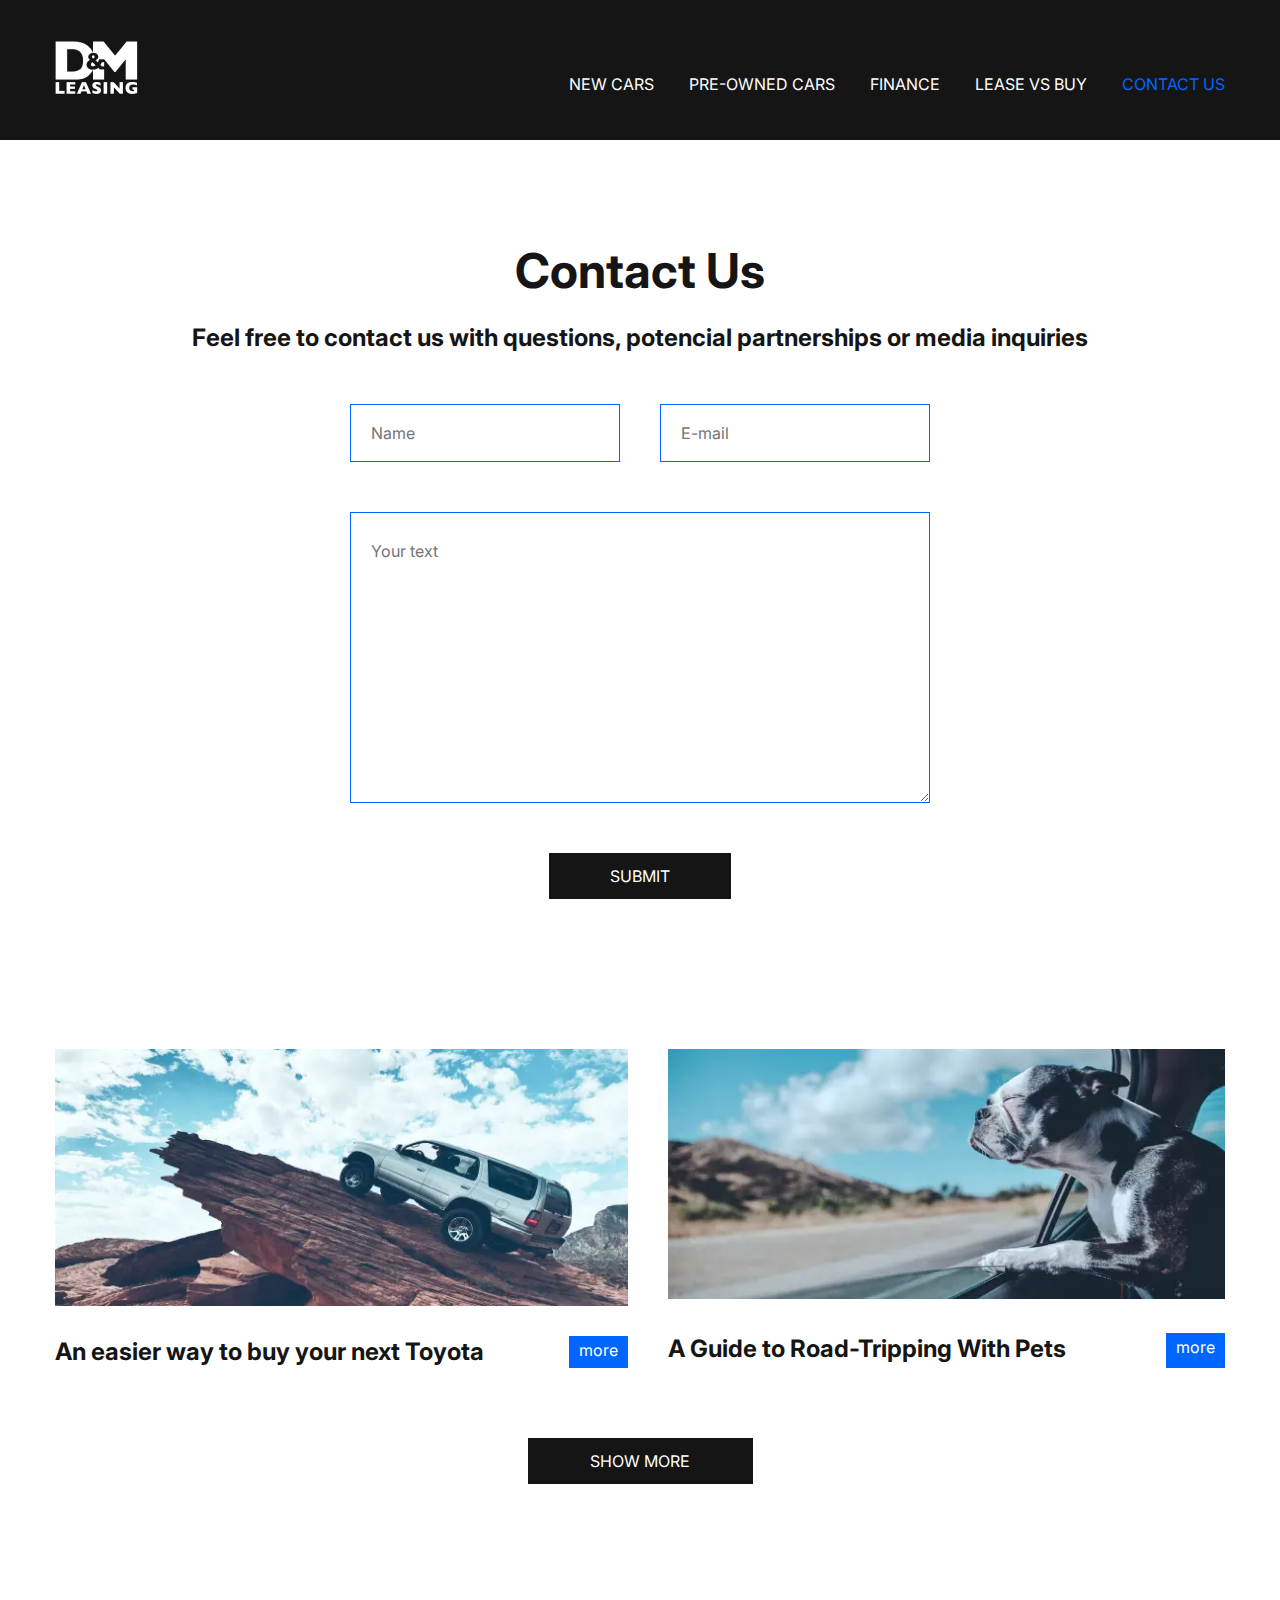
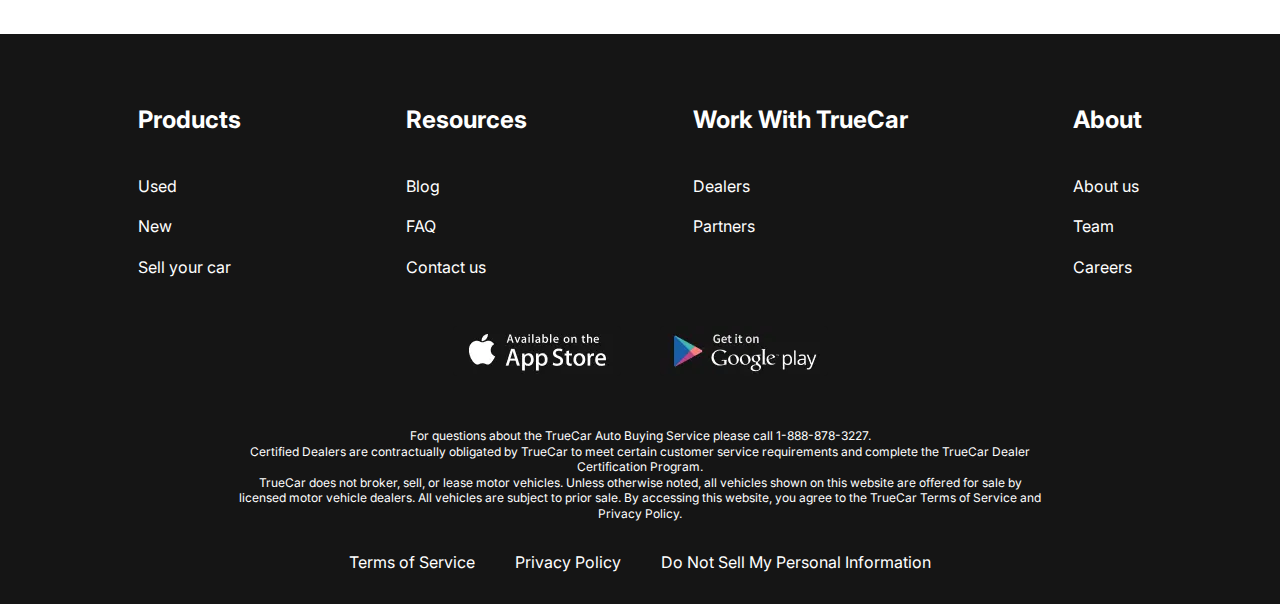
==== commit 035426e8: "Добавил адаптацию для оставшихся страниц" ====
--- a/contacts.html
+++ b/contacts.html
@@ -1 +1 @@
-<!DOCTYPE html><html lang="en"><head><meta charset="UTF-8"/><meta http-equiv="X-UA-Compatible" content="IE=edge"/><meta name="viewport" content="width=device-width, initial-scale=1.0"/><title>CARS</title><link rel="stylesheet" href="./css/common.css"/><link rel="stylesheet" href="./css/contacts.css"/></head><body><header class="header"><div class="container"><div class="header__inner"><a class="logo" href="./index.html"><picture><source srcset="./img/icons/logo.webp" type="image/webp"><img src="./img/icons/logo.png" alt="Logotipe"></picture></a><nav class="menu"><ul class="menu__list"><li class="menu__list-item"><a href="./new-cars.html" class="menu__list-link">NEW CARS</a></li><li class="menu__list-item"><a href="#" class="menu__list-link">PRE-OWNED CARS</a></li><li class="menu__list-item"><a href="#" class="menu__list-link">FINANCE</a></li><li class="menu__list-item"><a href="#" class="menu__list-link">LEASE VS BUY</a></li><li class="menu__list-item "><a href="#" class="menu__list-link menu__list-link-active">CONTACT US</a></li></ul></nav></div></div></header><section class="contacts"><div class="container"><h2 class="contacts__title"> Contact Us</h2><p class="contacts__text"> Feel free to contact us with questions, potencial partnerships or media inquiries</p><form class="form" action="#"> <input type="text" class="form__input" placeholder="Name"> <input type="email" class="form__input" placeholder="E-mail"><textarea class="form__textarea" placeholder="Your text"></textarea> <button type="submit" class="form__button">SUBMIT</button></form></div></section><section class="blog"><div class="container"><div class="blog__items"><div class="blog__item"><picture><source srcset="./img/icons/blog1.webp" type="image/webp"><img src="./img/icons/blog1.jpg" alt="car" class="blog__item-img"></picture><h3 class="blog__item-title">An easier way to buy your next Toyota</h3> <a href="#" class="blog__item-link">more</a></div><div class="blog__item"><picture><source srcset="./img/icons/blog2.webp" type="image/webp"><img src="./img/icons/blog2.jpg" alt="car" class="blog__item-img"></picture><h3 class="blog__item-title">A Guide to Road-Tripping With Pets</h3> <a href="#" class="blog__item-link">more</a></div></div> <a class="showmore__link" href="#">SHOW MORE</a></div></section><footer class="footer"><div class="container"><nav class="footer__menu"><ul class="footer__menu-list"><li class="footer__menu-item"><p class="footer__menu-title">Products</p></li><li class="footer__menu-item"> <a href="#" class="footer__menu-link">Used</a></li><li class="footer__menu-item"> <a href="#" class="footer__menu-link">New</a></li><li class="footer__menu-item"> <a href="#" class="footer__menu-link">Sell your car</a></li></ul><ul class="footer__menu-list"><li class="footer__menu-item"><p class="footer__menu-title">Resources</p></li><li class="footer__menu-item"> <a href="#" class="footer__menu-link">Blog</a></li><li class="footer__menu-item"> <a href="#" class="footer__menu-link">FAQ</a></li><li class="footer__menu-item"> <a href="#" class="footer__menu-link">Contact us</a></li></ul><ul class="footer__menu-list"><li class="footer__menu-item"><p class="footer__menu-title">Work With TrueCar</p></li><li class="footer__menu-item"> <a href="#" class="footer__menu-link">Dealers</a></li><li class="footer__menu-item"> <a href="#" class="footer__menu-link">Partners</a></li><li class="footer__menu-item"><a href="#" class="footer__menu-link"></a></li></ul><ul class="footer__menu-list"><li class="footer__menu-item"><p class="footer__menu-title">About</p></li><li class="footer__menu-item"> <a href="#" class="footer__menu-link">About us</a></li><li class="footer__menu-item"> <a href="#" class="footer__menu-link">Team</a></li><li class="footer__menu-item"> <a href="#" class="footer__menu-link">Careers</a></li></ul></nav><ul class="app"><li class="app__item"><a href="#" class="app__item-link"><picture><source srcset="./img/social/app-store.webp" type="image/webp"><img src="./img/social/app-store.png" alt=""></picture></a></li><li class="app__item"><a href="#" class="app__item-link"><picture><source srcset="./img/social/google-play.webp" type="image/webp"><img src="./img/social/google-play.png" alt=""></picture></a></li></ul><div class="footer__copy"><p class="footer__copy-text"> For questions about the TrueCar Auto Buying Service please call 1-888-878-3227.<br> Certified Dealers are contractually obligated by TrueCar to meet certain customer service requirements and complete the TrueCar Dealer Certification Program.</p><p class="footer__copy-text"> TrueCar does not broker, sell, or lease motor vehicles. Unless otherwise noted, all vehicles shown on this website are offered for sale by licensed motor vehicle dealers. All vehicles are subject to prior sale. By accessing this website, you agree to the TrueCar Terms of Service and Privacy Policy.</p></div><nav class="copy__nav"><ul class="copy__nav-list"><li class="copy__nav-item"><a href="#" class="copy__nav-link">Terms of Service</a></li><li class="copy__nav-item"><a href="#" class="copy__nav-link">Privacy Policy</a></li><li class="copy__nav-item"><a href="#" class="copy__nav-link">Do Not Sell My Personal Information</a></li></ul></nav></div></footer><script src="./js/contacts.bundle.js"></script></body></html>+<!DOCTYPE html><html lang="en"><head><meta charset="UTF-8"/><meta http-equiv="X-UA-Compatible" content="IE=edge"/><meta name="viewport" content="width=device-width, initial-scale=1.0"/><title>CARS</title><link rel="stylesheet" href="./css/common.css"/><link rel="stylesheet" href="./css/contacts.css"/></head><body><header class="header"><div class="container"><div class="header__inner"><a class="logo" href="./index.html"><picture><source srcset="./img/icons/logo.webp" type="image/webp"><img src="./img/icons/logo.png" alt="Logotipe"></picture></a><nav class="menu"> <button class="menu__btn"><span></span><span></span><span></span></button><ul class="menu__list"><li class="menu__list-item"><a href="./new-cars.html" class="menu__list-link">NEW CARS</a></li><li class="menu__list-item"><a href="#" class="menu__list-link">PRE-OWNED CARS</a></li><li class="menu__list-item"><a href="#" class="menu__list-link">FINANCE</a></li><li class="menu__list-item"><a href="#" class="menu__list-link">LEASE VS BUY</a></li><li class="menu__list-item "><a href="#" class="menu__list-link menu__list-link-active">CONTACT US</a></li></ul></nav></div></div></header><section class="contacts"><div class="container"><h2 class="contacts__title"> Contact Us</h2><p class="contacts__text"> Feel free to contact us with questions, potencial partnerships or media inquiries</p><form class="form" action="#"> <input type="text" class="form__input" placeholder="Name"> <input type="email" class="form__input" placeholder="E-mail"><textarea class="form__textarea" placeholder="Your text"></textarea> <button type="submit" class="form__button">SUBMIT</button></form></div></section><section class="blog"><div class="container"><div class="blog__items"><div class="blog__item"><picture><source srcset="./img/icons/blog1.webp" type="image/webp"><img src="./img/icons/blog1.jpg" alt="car" class="blog__item-img"></picture><h3 class="blog__item-title">An easier way to buy your next Toyota</h3> <a href="#" class="blog__item-link">more</a></div><div class="blog__item"><picture><source srcset="./img/icons/blog2.webp" type="image/webp"><img src="./img/icons/blog2.jpg" alt="car" class="blog__item-img"></picture><h3 class="blog__item-title">A Guide to Road-Tripping With Pets</h3> <a href="#" class="blog__item-link">more</a></div></div> <a class="showmore__link" href="#">SHOW MORE</a></div></section><footer class="footer"><div class="container"><nav class="footer__menu"><ul class="footer__menu-list"><li class="footer__menu-item"><p class="footer__menu-title">Products</p></li><li class="footer__menu-item"> <a href="#" class="footer__menu-link">Used</a></li><li class="footer__menu-item"> <a href="#" class="footer__menu-link">New</a></li><li class="footer__menu-item"> <a href="#" class="footer__menu-link">Sell your car</a></li></ul><ul class="footer__menu-list"><li class="footer__menu-item"><p class="footer__menu-title">Resources</p></li><li class="footer__menu-item"> <a href="#" class="footer__menu-link">Blog</a></li><li class="footer__menu-item"> <a href="#" class="footer__menu-link">FAQ</a></li><li class="footer__menu-item"> <a href="#" class="footer__menu-link">Contact us</a></li></ul><ul class="footer__menu-list"><li class="footer__menu-item"><p class="footer__menu-title">Work With TrueCar</p></li><li class="footer__menu-item"> <a href="#" class="footer__menu-link">Dealers</a></li><li class="footer__menu-item"> <a href="#" class="footer__menu-link">Partners</a></li><li class="footer__menu-item"><a href="#" class="footer__menu-link"></a></li></ul><ul class="footer__menu-list"><li class="footer__menu-item"><p class="footer__menu-title">About</p></li><li class="footer__menu-item"> <a href="#" class="footer__menu-link">About us</a></li><li class="footer__menu-item"> <a href="#" class="footer__menu-link">Team</a></li><li class="footer__menu-item"> <a href="#" class="footer__menu-link">Careers</a></li></ul></nav><ul class="app"><li class="app__item"><a href="#" class="app__item-link"><picture><source srcset="./img/social/app-store.webp" type="image/webp"><img src="./img/social/app-store.png" alt=""></picture></a></li><li class="app__item"><a href="#" class="app__item-link"><picture><source srcset="./img/social/google-play.webp" type="image/webp"><img src="./img/social/google-play.png" alt=""></picture></a></li></ul><div class="footer__copy"><p class="footer__copy-text"> For questions about the TrueCar Auto Buying Service please call 1-888-878-3227.<br> Certified Dealers are contractually obligated by TrueCar to meet certain customer service requirements and complete the TrueCar Dealer Certification Program.</p><p class="footer__copy-text"> TrueCar does not broker, sell, or lease motor vehicles. Unless otherwise noted, all vehicles shown on this website are offered for sale by licensed motor vehicle dealers. All vehicles are subject to prior sale. By accessing this website, you agree to the TrueCar Terms of Service and Privacy Policy.</p></div><nav class="copy__nav"><ul class="copy__nav-list"><li class="copy__nav-item"><a href="#" class="copy__nav-link">Terms of Service</a></li><li class="copy__nav-item"><a href="#" class="copy__nav-link">Privacy Policy</a></li><li class="copy__nav-item"><a href="#" class="copy__nav-link">Do Not Sell My Personal Information</a></li></ul></nav></div></footer><script src="./js/contacts.bundle.js"></script></body></html>--- a/css/common.css
+++ b/css/common.css
@@ -1,2 +1,2 @@
-@import url(https://fonts.googleapis.com/css?family=Inter:regular,700);*{padding:0;margin:0;border:0}*,::after,::before{box-sizing:border-box}a,a:hover,a:link,a:visited{text-decoration:none}aside,footer,header,legend,main,nav,section{display:block}h1,h2,h3,h4,h5,h6,p{font-size:inherit;font-weight:inherit}ul,ul li{list-style:none}img{vertical-align:top}img,svg{max-width:100%;height:auto}address{font-style:normal}input,select,textarea{background-color:transparent}button,input,select,textarea{font-family:inherit;font-size:inherit;color:inherit}input::-ms-clear{display:none}button,input[type=submit]{display:inline-block;box-shadow:none;background-color:transparent;background:0 0;cursor:pointer}button:active,button:focus,input:active,input:focus{outline:0}button::-moz-focus-inner{padding:0;border:0}label{cursor:pointer}html{scroll-behavior:smooth}body{color:#151515;font-family:"Inter",sans-serif;font-size:16px;line-height:1.3}.hide{display:none!important}.show{display:block}.visually-hidden{position:absolute;width:1px;height:1px;margin:-1px;border:0;padding:0;white-space:nowrap;clip-path:inset(100%);clip:rect(0 0 0 0);overflow:hidden}.no-scroll{overflow-y:hidden}.img__bg{background-repeat:no-repeat;background-size:cover;background-position:center center;height:100vh}.container{padding:0 15px;max-width:1200px;margin:0 auto}.container-right{padding-left:calc(100% - 1200px)/215px}@media (max-width:1199px){.container-right{padding-left:15px}}.container-left{padding-right:calc(100% - 1200px)/215px}@media (max-width:1199px){.container-left{padding-right:15px}}body,html{min-height:100vh;display:flex;flex-direction:column}.footer{margin-top:auto}.header{background-color:#151515}.header__inner{display:flex;justify-content:space-between;align-items:flex-end;padding:40px 0 45px}.header-main{background-color:transparent;position:absolute;z-index:10;left:0;right:0}.header .menu__list{display:flex;gap:35px}.header .menu__list-link{color:#fff}.header .menu__list-link-active{color:#06f}.section-title{text-align:center;color:#151515;font-size:48px;margin-bottom:50px;font-weight:700}.showmore__link{text-transform:uppercase;background-color:#151515;display:block;padding:13px 61px;width:225px;margin:0 auto;text-align:center;color:#fff}.blog{padding-bottom:150px}.blog__items{display:flex;gap:40px;margin-bottom:70px}.blog__item{display:flex;justify-content:space-between;flex-wrap:wrap}.blog__item-img{margin-bottom:30px;display:inline-block}.blog__item-title{font-size:24px;font-weight:700;color:#151515;flex-basis:446px}.blog__item-link{background-color:#06f;padding:4px 10px;color:#fff}.footer{padding:50px 0 32px;background-color:#151515}.footer__menu{display:flex;justify-content:space-around}.footer__menu-list{max-width:250px}.footer__menu-item+.footer__menu-item{padding-top:20px}.footer__menu-title{font-size:24px;font-weight:700;padding-bottom:20px;color:#fff}.footer__menu-link{font-size:16px;color:#fff}.footer .app{display:flex;justify-content:center;gap:39px;margin:48px 0 52px}.footer__copy{max-width:806px;margin:0 auto 30px;text-align:center}.footer__copy-text{font-size:12px;color:#fff}.footer .copy__nav-list{display:flex;justify-content:center;gap:40px}.footer .copy__nav-link{color:#fff}
-/*# sourceMappingURL=[data-uri] */
+@import url(https://fonts.googleapis.com/css?family=Inter:regular,700);*{padding:0;margin:0;border:0}*,::after,::before{box-sizing:border-box}a,a:hover,a:link,a:visited{text-decoration:none}aside,footer,header,legend,main,nav,section{display:block}h1,h2,h3,h4,h5,h6,p{font-size:inherit;font-weight:inherit}ul,ul li{list-style:none}img{vertical-align:top}img,svg{max-width:100%;height:auto}address{font-style:normal}input,select,textarea{background-color:transparent}button,input,select,textarea{font-family:inherit;font-size:inherit;color:inherit}input::-ms-clear{display:none}button,input[type=submit]{display:inline-block;box-shadow:none;background-color:transparent;background:0 0;cursor:pointer}button:active,button:focus,input:active,input:focus{outline:0}button::-moz-focus-inner{padding:0;border:0}label{cursor:pointer}html{scroll-behavior:smooth}body{color:#151515;font-family:"Inter",sans-serif;font-size:16px;line-height:1.3}.hide{display:none!important}.show{display:block}.visually-hidden{position:absolute;width:1px;height:1px;margin:-1px;border:0;padding:0;white-space:nowrap;clip-path:inset(100%);clip:rect(0 0 0 0);overflow:hidden}.no-scroll{overflow-y:hidden}.img__bg{background-repeat:no-repeat;background-size:cover;background-position:center center;height:100vh}.container{padding:0 15px;max-width:1200px;margin:0 auto}.container-right{padding-left:calc(100% - 1200px)/215px}@media (max-width:1199px){.container-right{padding-left:15px}}.container-left{padding-right:calc(100% - 1200px)/215px}@media (max-width:1199px){.container-left{padding-right:15px}}body,html{min-height:100vh;display:flex;flex-direction:column}.footer{margin-top:auto}.header{background-color:#151515}.header__inner{display:flex;justify-content:space-between;align-items:flex-end;padding:40px 0 45px}.header-main{background-color:transparent;position:absolute;z-index:10;left:0;right:0}.header .menu__list{display:flex;gap:35px}.header .menu__list-link{color:#fff}.header .menu__list-link-active{color:#06f}.header .menu__btn{width:30px;height:20px;display:flex;flex-direction:column;justify-content:space-between;display:none}.header .menu__btn span{height:2px;background-color:#fff;width:100%}.section-title{text-align:center;color:#151515;font-size:48px;margin-bottom:50px;font-weight:700}@media (max-width:479.98px){.section-title{margin-bottom:35px;font-size:30px}}.showmore__link{text-transform:uppercase;background-color:#151515;display:block;padding:13px 61px;width:225px;margin:0 auto;text-align:center;color:#fff}.blog{padding-bottom:150px}.blog__items{display:flex;gap:40px;margin-bottom:70px}.blog__item{display:flex;justify-content:space-between;flex-wrap:wrap}.blog__item-img{margin-bottom:30px;display:inline-block}.blog__item-title{font-size:24px;font-weight:700;color:#151515;flex-basis:446px}.blog__item-link{background-color:#06f;padding:4px 10px;color:#fff}.footer{padding:50px 0 32px;background-color:#151515}.footer__menu{display:flex;justify-content:space-around}.footer__menu-list{max-width:250px}.footer__menu-item{padding-top:20px}.footer__menu-title{font-size:24px;font-weight:700;padding-bottom:20px;color:#fff}.footer__menu-link{font-size:16px;color:#fff}.footer .app{display:flex;justify-content:center;gap:39px;margin:48px 0 52px}.footer__copy{max-width:806px;margin:0 auto 30px;text-align:center}.footer__copy-text{font-size:12px;color:#fff}.footer .copy__nav-list{display:flex;justify-content:center;gap:40px}.footer .copy__nav-link{color:#fff}@media (max-width:859.98px){.logo,.menu__btn{position:relative;z-index:10}.menu__btn{display:flex!important}.menu__list{position:absolute;z-index:5;background-color:#151515;flex-direction:column;align-items:center;top:0;right:0;bottom:0;left:0;padding-top:200px;height:100vh;transform:translateY(-100%)}.menu__list-active{transform:translateY(0);transition:transform .3s ease}}@media (max-width:767.98px){.footer__menu{display:grid;grid-template-columns:repeat(2,1fr);gap:50px}.footer .app,.footer .copy__nav-list{flex-direction:column;align-items:center}}@media (max-width:539.98px){.footer{padding:16px 0 32px}.footer__menu{display:grid;grid-template-columns:repeat(2,1fr);gap:50px}.footer__menu-item{padding-top:10px}.footer__menu-title{padding-bottom:10px}}
+/*# sourceMappingURL=[data-uri] */
